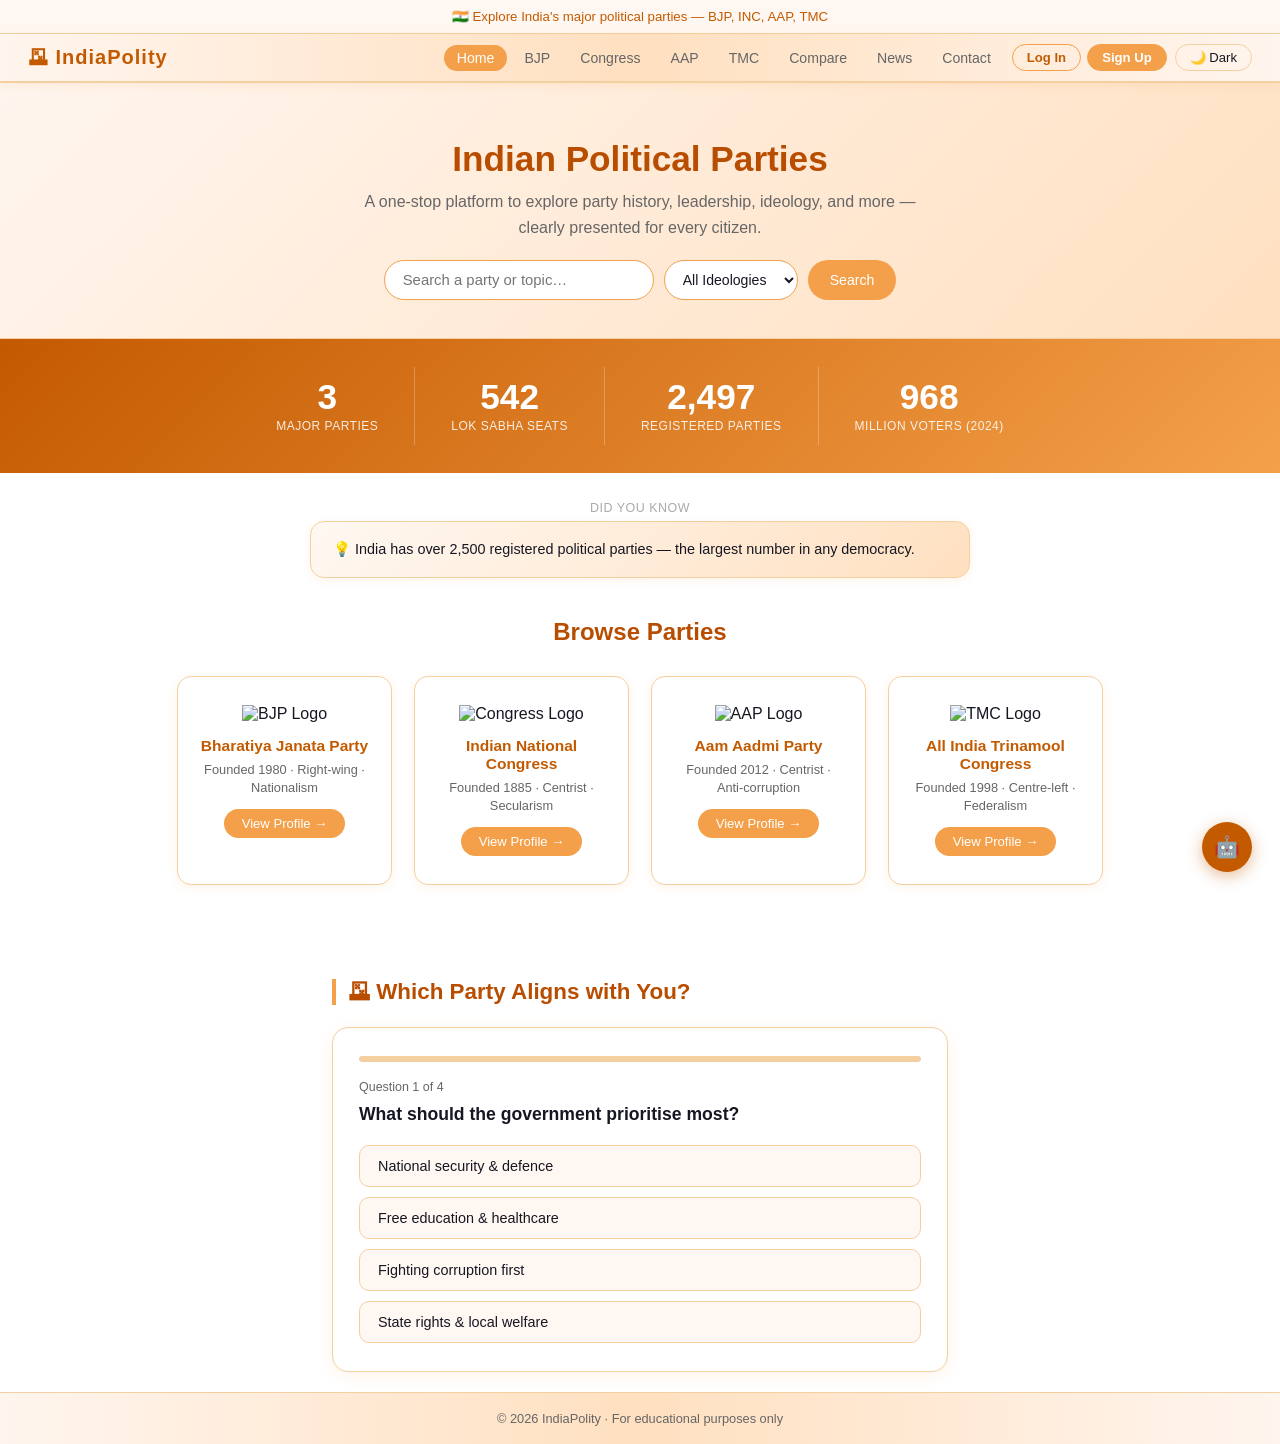
==== index.html @ f407c097 "first commit" ====
<!DOCTYPE html>
<html lang="en">
<head>
  <meta charset="UTF-8" />
  <meta name="viewport" content="width=device-width, initial-scale=1.0"/>
  <title>IndiaPolity — Indian Political Parties</title>
  <link rel="stylesheet" href="style.css" />
</head>
<body>

  <div class="welcome-strip">
    🇮🇳 Explore India's major political parties — BJP, INC, AAP, TMC
  </div>

  <nav>
    <a class="nav-logo" href="index.html">🗳 IndiaPolity</a>
    <div class="nav-right">
      <button id="menuToggle">☰ Menu</button>
      <ul class="nav-links" id="navList">
        <li><a href="index.html">Home</a></li>
        <li><a href="bjp.html">BJP</a></li>
        <li><a href="congress.html">Congress</a></li>
        <li><a href="aap.html">AAP</a></li>
        <li><a href="tmc.html">TMC</a></li>
        <li><a href="compare.html">Compare</a></li>
        <li><a href="news.html">News</a></li>
        <li><a href="contact.html">Contact</a></li>
      </ul>
      <div class="nav-auth-btns" id="navAuthBtns"></div>
      <button id="darkToggle">🌙 Dark</button>
    </div>
  </nav>

  <div class="hero">
    <h1>Indian Political Parties</h1>
    <p>A one-stop platform to explore party history, leadership, ideology, and more — clearly presented for every citizen.</p>
    <div class="search-box">
      <input type="text" id="searchInput" placeholder="Search a party or topic…" />
      <select id="filterSelect">
        <option value="all">All Ideologies</option>
        <option value="right">Right Wing</option>
        <option value="centrist">Centrist</option>
        <option value="regional">Regional</option>
      </select>
      <button id="searchBtn">Search</button>
    </div>
  </div>

  <!-- Stats Strip -->
  <div class="stats-strip">
    <div class="stat-box">
      <span class="stat-count" data-target="4">0</span>
      <span class="stat-label">Major Parties</span>
    </div>
    <div class="stat-box">
      <span class="stat-count" data-target="543">0</span>
      <span class="stat-label">Lok Sabha Seats</span>
    </div>
    <div class="stat-box">
      <span class="stat-count" data-target="2500">0</span>
      <span class="stat-label">Registered Parties</span>
    </div>
    <div class="stat-box">
      <span class="stat-count" data-target="969">0</span>
      <span class="stat-label">Million Voters (2024)</span>
    </div>
  </div>

  <!-- Did You Know -->
  <div style="max-width:700px;margin:28px auto 0;padding:0 20px;">
    <p style="font-size:0.78rem;color:#aaa;margin-bottom:6px;text-align:center;letter-spacing:0.5px;">DID YOU KNOW</p>
    <div id="didYouKnow"></div>
  </div>

  <h2 class="section-title">Browse Parties</h2>

  <div class="cards-grid">
    <a class="party-card" href="bjp.html">
      <img src="images/img1.jpg" alt="BJP Logo" />
      <h3>Bharatiya Janata Party</h3>
      <p>Founded 1980 · Right-wing · Nationalism</p>
      <span class="btn-visit">View Profile →</span>
    </a>
    <a class="party-card" href="congress.html">
      <img src="images/img2.jpg" alt="Congress Logo" />
      <h3>Indian National Congress</h3>
      <p>Founded 1885 · Centrist · Secularism</p>
      <span class="btn-visit">View Profile →</span>
    </a>
    <a class="party-card" href="aap.html">
      <img src="images/img3.jpg" alt="AAP Logo" />
      <h3>Aam Aadmi Party</h3>
      <p>Founded 2012 · Centrist · Anti-corruption</p>
      <span class="btn-visit">View Profile →</span>
    </a>
    <a class="party-card" href="tmc.html">
      <img src="images/img4.jpg" alt="TMC Logo" />
      <h3>All India Trinamool Congress</h3>
      <p>Founded 1998 · Centre-left · Federalism</p>
      <span class="btn-visit">View Profile →</span>
    </a>
    <div id="noResult">No parties matched your search. Try a different keyword or filter.</div>
  </div>

  <!-- Party Quiz -->
  <div class="quiz-section">
    <h2>🗳 Which Party Aligns with You?</h2>
    <div id="quizContainer"></div>
  </div>

  <!-- Chatbot -->
  <button id="chatToggle" title="Ask about Indian Politics">🤖</button>
  <div id="chatBox">
    <div class="chat-header">🇮🇳 IndiaPolity Assistant</div>
    <div id="chatMessages"></div>
    <div class="chat-footer">
      <input id="chatInput" type="text" placeholder="Ask about parties…" />
      <button id="chatSend">Send</button>
    </div>
  </div>

  <button id="topBtn">↑</button>

  <footer>
    <p>© <span id="footerYear"></span> IndiaPolity · For educational purposes only</p>
  </footer>

  <script src="script.js"></script>
</body>
</html>
---- style.css ----
/* ================================================================
   IndiaPolity — style.css  (Enhanced)
   ================================================================ */

:root {
  --orange:    #f4a04a;
  --orange-dk: #c45a00;
  --orange-xd: #b84d00;
  --cream:     #fff5ee;
  --peach:     #ffe0c0;
  --light:     #fff8f2;
  --border:    #f4d0a0;
  --text:      #161723;
  --muted:     #666;
  --bg:        #fff;
  --nav-bg:    linear-gradient(to right,#fff5ee,#ffe0c0,#fff5ee);
  --card-bg:   #fff;
  --shadow:    rgba(244,160,74,0.13);
}

body.dark {
  --cream:   #1a1612;
  --peach:   #241c12;
  --light:   #1f1a14;
  --border:  #3a2e1e;
  --text:    #f0e8dd;
  --muted:   #aaa;
  --bg:      #141210;
  --card-bg: #1e1914;
  --shadow:  rgba(0,0,0,0.4);
  --nav-bg:  linear-gradient(to right,#1a1612,#241c12,#1a1612);
}

* { margin:0; padding:0; box-sizing:border-box; }

body {
  font-family: 'Segoe UI', Tahoma, sans-serif;
  background: var(--bg);
  color: var(--text);
  transition: background 0.3s, color 0.3s;
}

/* ── NAV ── */
nav {
  background: var(--nav-bg);
  border-bottom: 2px solid var(--border);
  padding: 10px 28px;
  display: flex;
  align-items: center;
  justify-content: space-between;
  flex-wrap: wrap;
  gap: 8px;
  position: sticky;
  top: 0;
  z-index: 200;
  box-shadow: 0 2px 10px var(--shadow);
}

.nav-logo {
  font-size: 1.25rem;
  font-weight: 800;
  color: var(--orange-dk);
  text-decoration: none;
  letter-spacing: 1px;
}

.nav-right {
  display: flex;
  align-items: center;
  gap: 8px;
  flex-wrap: wrap;
}

.nav-links {
  display: flex;
  flex-wrap: wrap;
  gap: 4px;
  list-style: none;
}

.nav-links a {
  text-decoration: none;
  color: var(--muted);
  padding: 5px 13px;
  border-radius: 20px;
  font-size: 0.88rem;
  transition: background 0.2s, color 0.2s;
}

.nav-links a:hover,
.nav-links a.active {
  background: var(--orange);
  color: #fff;
}

#menuToggle {
  display: none;
  background: var(--orange);
  border: none;
  color: #fff;
  padding: 6px 14px;
  border-radius: 20px;
  cursor: pointer;
  font-size: 0.85rem;
  font-weight: 600;
}

#darkToggle {
  background: transparent;
  border: 1.5px solid var(--border);
  color: var(--text);
  padding: 5px 14px;
  border-radius: 20px;
  cursor: pointer;
  font-size: 0.82rem;
  transition: all 0.2s;
  white-space: nowrap;
}
#darkToggle:hover { background: var(--orange); color:#fff; border-color: var(--orange); }

/* ── WELCOME STRIP ── */
.welcome-strip {
  background: var(--light);
  text-align: center;
  padding: 9px;
  font-size: 0.83rem;
  color: var(--orange-dk);
  border-bottom: 1px solid var(--border);
  animation: slideDown 0.5s ease;
}

/* ── HERO ── */
.hero {
  background: linear-gradient(135deg, var(--cream), var(--peach));
  text-align: center;
  padding: 56px 20px 38px;
  border-bottom: 1px solid var(--border);
}

.hero h1 { font-size: 2.2rem; color: var(--orange-xd); margin-bottom: 10px; }
.hero p { font-size: 1rem; color: var(--muted); max-width: 580px; margin: 0 auto 20px; line-height: 1.6; }

/* ── SEARCH BOX ── */
.search-box { display:flex; justify-content:center; gap:10px; flex-wrap:wrap; margin-top:16px; }
.search-box input {
  padding: 10px 18px; width: 270px;
  border: 1.5px solid var(--orange); border-radius: 25px;
  font-size: 0.93rem; outline: none;
  background: var(--card-bg); color: var(--text);
  transition: border 0.2s, box-shadow 0.2s;
}
.search-box input:focus { box-shadow: 0 0 0 3px rgba(244,160,74,0.2); }
.search-box select {
  padding: 10px 14px; border: 1.5px solid var(--orange); border-radius: 25px;
  font-size: 0.88rem; background: var(--card-bg); color: var(--text);
  outline: none; cursor: pointer;
}
.search-box button {
  padding: 10px 22px; background: var(--orange); color: #fff;
  border: none; border-radius: 25px; font-size: 0.88rem;
  cursor: pointer; transition: background 0.2s, transform 0.15s;
}
.search-box button:hover { background: var(--orange-dk); transform: translateY(-1px); }

/* No result msg */
#noResult {
  display: none; text-align: center; padding: 30px; color: var(--muted);
  font-size: 0.93rem; grid-column: 1/-1;
}

/* ── DID YOU KNOW BOX ── */
.did-you-know-wrap {
  max-width: 700px; margin: 0 auto 10px; padding: 0 20px;
}
#didYouKnow {
  background: linear-gradient(135deg, var(--light), var(--peach));
  border: 1.5px solid var(--border); border-radius: 14px;
  padding: 16px 22px; font-size: 0.9rem; color: var(--text);
  line-height: 1.6; min-height: 56px;
  box-shadow: 0 2px 8px var(--shadow);
}

/* ── PARTY CARDS ── */
.section-title { text-align:center; margin:40px 0 20px; font-size:1.5rem; color: var(--orange-xd); }

.cards-grid {
  display: flex; flex-wrap: wrap; gap: 22px;
  justify-content: center; padding: 10px 30px 50px;
}

.party-card {
  background: var(--card-bg); border: 1.5px solid var(--border);
  border-radius: 14px; padding: 28px 22px; width: 215px;
  text-align: center; text-decoration: none; color: var(--text);
  transition: transform 0.2s, box-shadow 0.2s;
  box-shadow: 0 2px 10px var(--shadow);
}
.party-card:hover { transform: translateY(-6px); box-shadow: 0 10px 26px var(--shadow); }
.party-card img { width:78px; height:78px; object-fit:contain; margin-bottom:14px; }
.party-card h3 { font-size:0.97rem; color: var(--orange-dk); margin-bottom:6px; }
.party-card p { font-size:0.8rem; color: var(--muted); line-height:1.4; }

.btn-visit {
  display:inline-block; margin-top:12px; padding:7px 18px;
  background: var(--orange); color:#fff; border-radius:20px;
  font-size:0.82rem; text-decoration:none; transition: background 0.2s;
}
.btn-visit:hover { background: var(--orange-dk); }

.btn-outline {
  display:inline-block; margin-top:0; padding:8px 18px;
  background: transparent; color: var(--orange-dk);
  border: 1.5px solid var(--orange); border-radius:20px;
  font-size:0.82rem; text-decoration:none; cursor:pointer;
  transition: all 0.2s;
}
.btn-outline:hover { background: var(--orange); color:#fff; }

/* ── PARTY PAGE HEADER ── */
.party-header {
  background: linear-gradient(135deg, var(--cream), var(--peach));
  padding: 38px 28px; display:flex; align-items:center;
  gap:28px; flex-wrap:wrap; border-bottom: 2px solid var(--border);
}
.party-header img {
  width:108px; height:108px; object-fit:contain;
  border: 2px solid var(--orange); border-radius:12px;
  background: var(--card-bg); padding: 8px;
}
.party-header-info h1 { font-size:1.75rem; color: var(--orange-xd); }
.party-header-info p { font-size:0.9rem; color: var(--muted); margin-top:5px; line-height:1.6; max-width:580px; }
.tag {
  display:inline-block; background: var(--orange); color:#fff;
  padding:3px 12px; border-radius:12px; font-size:0.76rem;
  margin-top:8px; margin-right:5px;
}

/* ── INFO SECTIONS ── */
.info-section { max-width:900px; margin:34px auto; padding:0 22px; }
.info-section h2 {
  font-size:1.15rem; color: var(--orange-dk);
  border-left: 4px solid var(--orange); padding-left:12px; margin-bottom:14px;
}
.info-section p, .info-section li { font-size:0.92rem; color: var(--muted); line-height:1.7; }
.info-section ul { padding-left:20px; }

/* ── PROGRESS BARS ── */
.progress-section { margin: 6px 0 18px; }
.progress-item { margin-bottom:10px; }
.progress-label { display:flex; justify-content:space-between; font-size:0.82rem; color: var(--muted); margin-bottom:4px; }
.progress-track { background: var(--border); border-radius:20px; height:10px; overflow:hidden; }
.progress-bar {
  height:10px; border-radius:20px; background: var(--orange);
  width:0%; transition: width 1s ease;
}

/* ── LEADERS GRID ── */
.leaders-grid { display:flex; gap:18px; flex-wrap:wrap; margin-top:10px; }
.leader-card {
  background: var(--light); border: 1.5px solid var(--border);
  border-radius:12px; padding:18px; text-align:center; width:165px;
  box-shadow: 0 2px 8px var(--shadow);
  transition: transform 0.2s, box-shadow 0.2s;
}
.leader-card:hover { transform:translateY(-4px); box-shadow: 0 8px 18px var(--shadow); }
.leader-card img {
  width:88px; height:88px; border-radius:50%; object-fit:cover;
  border: 2.5px solid var(--orange); margin-bottom:10px;
}
.leader-card h4 { font-size:0.87rem; color: var(--text); margin-bottom:4px; }
.leader-card span { font-size:0.74rem; color: var(--muted); }

/* ── TIMELINE ── */
.timeline { max-width:780px; margin:16px auto 0; padding:0 22px; position:relative; }
.timeline::before {
  content:""; position:absolute; left:50%; top:0; bottom:0;
  width:2px; background: var(--border); transform:translateX(-50%);
}
.timeline-item {
  display:flex; gap:20px; margin-bottom:28px; position:relative;
  align-items:flex-start;
}
.timeline-item:nth-child(even) { flex-direction:row-reverse; }
.timeline-dot {
  width:14px; height:14px; border-radius:50%; background: var(--orange);
  flex-shrink:0; margin-top:5px; box-shadow: 0 0 0 3px var(--border);
  position:relative; z-index:1;
  align-self:center;
}
.timeline-content {
  background: var(--card-bg); border:1.5px solid var(--border);
  border-radius:12px; padding:14px 18px; flex:1; font-size:0.88rem;
  color: var(--text); line-height:1.6;
  box-shadow: 0 2px 8px var(--shadow);
}
.timeline-content strong { color: var(--orange-dk); display:block; margin-bottom:4px; font-size:0.93rem; }

/* ── COMPARE TABLE ── */
.compare-wrapper { max-width:960px; margin:34px auto; padding:0 18px; }
.compare-wrapper h2 { font-size:1.35rem; color: var(--orange-xd); text-align:center; margin-bottom:22px; }

.compare-table { width:100%; border-collapse:collapse; font-size:0.88rem; }
.compare-table th {
  background: var(--orange); color:#fff; padding:11px 13px; text-align:left;
  position:sticky; top:54px;
}
.compare-table td {
  padding:10px 13px; border-bottom:1px solid var(--border);
  color: var(--text); vertical-align:top;
}
.compare-table tr:nth-child(even) td { background: var(--light); }
.compare-table tbody tr { cursor:pointer; transition: background 0.15s; }
.compare-table tbody tr:hover td { background: var(--peach); }
.highlighted td { background: #ffe8d0 !important; font-weight:600; }
body.dark .highlighted td { background: #3a2800 !important; }

/* Charts */
.charts-grid {
  display:flex; flex-wrap:wrap; gap:30px;
  justify-content:center; margin:36px 20px;
}
.chart-box {
  background: var(--card-bg); border:1.5px solid var(--border);
  border-radius:16px; padding:22px 24px;
  box-shadow: 0 2px 10px var(--shadow); flex:1; min-width:280px; max-width:420px;
}
.chart-box h3 { font-size:1rem; color: var(--orange-dk); margin-bottom:16px; text-align:center; }

/* ── NEWS PAGE ── */
.news-grid {
  display:flex; flex-wrap:wrap; gap:18px;
  justify-content:center; padding:20px 28px 50px;
}
.news-card {
  background: var(--card-bg); border:1.5px solid var(--border);
  border-radius:12px; padding:18px; width:275px;
  box-shadow: 0 2px 8px var(--shadow); transition:transform 0.2s;
}
.news-card:hover { transform:translateY(-4px); }
.news-card .party-tag {
  font-size:0.73rem; background: var(--orange); color:#fff;
  padding:3px 10px; border-radius:10px; display:inline-block; margin-bottom:8px;
}
.news-card h4 { font-size:0.93rem; color: var(--text); margin-bottom:6px; line-height:1.4; }
.news-card p { font-size:0.8rem; color: var(--muted); line-height:1.5; }
.news-card .date { font-size:0.73rem; color:#aaa; margin-top:8px; }

#newsCount { text-align:center; color: var(--muted); font-size:0.82rem; margin:-8px 0 14px; }

/* ── CONTACT PAGE ── */
.contact-wrapper { max-width:680px; margin:38px auto; padding:0 22px 56px; }
.contact-wrapper h2 { font-size:1.35rem; color: var(--orange-xd); margin-bottom:8px; }
.contact-wrapper p { font-size:0.88rem; color: var(--muted); margin-bottom:20px; }

.contact-form label { display:block; font-size:0.86rem; color: var(--muted); margin-bottom:4px; margin-top:14px; }
.contact-form input,
.contact-form textarea,
.contact-form select {
  width:100%; padding:10px 14px;
  border: 1.5px solid var(--border); border-radius:8px;
  font-size:0.88rem; font-family:inherit;
  background: var(--card-bg); color: var(--text);
  outline:none; transition:border 0.2s, box-shadow 0.2s;
}
.contact-form input:focus,
.contact-form textarea:focus,
.contact-form select:focus {
  border-color: var(--orange);
  box-shadow: 0 0 0 3px rgba(244,160,74,0.18);
}
.contact-form textarea { resize:vertical; height:115px; }
.contact-form button {
  margin-top:20px; padding:11px 28px;
  background: var(--orange); color:#fff; border:none;
  border-radius:25px; font-size:0.93rem; cursor:pointer;
  transition: background 0.2s, transform 0.15s;
}
.contact-form button:hover { background: var(--orange-dk); transform:translateY(-1px); }
.contact-form button:disabled { opacity:0.6; cursor:not-allowed; transform:none; }

/* ── QUIZ ── */
.quiz-section {
  max-width:660px; margin:44px auto 20px; padding:0 22px;
}
.quiz-section > h2 {
  font-size:1.4rem; color: var(--orange-xd);
  border-left:4px solid var(--orange); padding-left:12px; margin-bottom:22px;
}
#quizContainer {
  background: var(--card-bg); border:1.5px solid var(--border);
  border-radius:16px; padding:28px 26px;
  box-shadow: 0 4px 16px var(--shadow);
}
.quiz-progress-wrap {
  height:6px; background: var(--border); border-radius:10px;
  margin-bottom:18px; overflow:hidden;
}
.quiz-bar { height:100%; background: var(--orange); border-radius:10px; transition:width 0.4s ease; }
.quiz-step { font-size:0.78rem; color: var(--muted); margin-bottom:8px; }
.quiz-q { font-size:1.1rem; color: var(--text); margin-bottom:18px; line-height:1.4; }
.quiz-options { display:flex; flex-direction:column; gap:10px; }
.quiz-opt {
  padding:12px 18px; background: var(--light);
  border: 1.5px solid var(--border); border-radius:10px;
  font-size:0.9rem; color: var(--text); cursor:pointer; text-align:left;
  transition: all 0.2s;
}
.quiz-opt:hover { background: var(--peach); border-color: var(--orange); transform:translateX(4px); }

.quiz-result { text-align:center; }
.quiz-result-badge {
  display:inline-block; color:#fff; padding:8px 26px;
  border-radius:30px; font-size:1.3rem; font-weight:800;
  margin-bottom:14px; letter-spacing:1px;
}
.quiz-result h3 { font-size:1.1rem; color: var(--text); margin-bottom:8px; }
.quiz-result p { font-size:0.9rem; color: var(--muted); margin-bottom:20px; line-height:1.6; }

.quiz-scores { margin:0 0 16px; text-align:left; }
.quiz-score-row {
  display:flex; align-items:center; gap:10px; margin-bottom:8px; font-size:0.85rem;
}
.quiz-score-label { width:70px; color: var(--text); font-weight:600; }
.quiz-score-bar { flex:1; height:9px; background: var(--border); border-radius:10px; overflow:hidden; }
.quiz-score-fill { height:100%; border-radius:10px; transition:width 0.8s ease; }
.quiz-score-pct { width:36px; text-align:right; color: var(--muted); font-size:0.8rem; }

.quiz-result-btns { display:flex; gap:12px; flex-wrap:wrap; justify-content:center; margin-top:18px; }

/* ── CHATBOT ── */
#chatToggle {
  position:fixed; bottom:28px; right:28px; z-index:1000;
  width:50px; height:50px; border-radius:50%;
  background: var(--orange-dk); color:#fff; border:none;
  font-size:1.3rem; cursor:pointer;
  box-shadow: 0 4px 16px rgba(196,90,0,0.4);
  transition: transform 0.2s, background 0.2s;
  display:flex; align-items:center; justify-content:center;
}
#chatToggle:hover { transform:scale(1.1); background: var(--orange); }

#topBtn {
  position:fixed; bottom:28px; right:88px; z-index:999;
  width:42px; height:42px; border-radius:50%;
  background: var(--orange); color:#fff; border:none;
  font-size:1.1rem; cursor:pointer;
  box-shadow: 0 4px 12px var(--shadow);
  transition:background 0.2s, transform 0.2s;
  display:none; align-items:center; justify-content:center;
}
#topBtn:hover { background: var(--orange-dk); transform:translateY(-2px); }

#chatBox {
  position:fixed; bottom:90px; right:22px; z-index:999;
  width:320px; height:420px; background: var(--card-bg);
  border: 1.5px solid var(--border); border-radius:16px;
  box-shadow: 0 8px 32px rgba(0,0,0,0.18);
  display:none; flex-direction:column; overflow:hidden;
}
.chat-header {
  background: linear-gradient(135deg, var(--orange-dk), var(--orange));
  color:#fff; padding:12px 16px; font-size:0.9rem; font-weight:700;
}
#chatMessages {
  flex:1; overflow-y:auto; padding:12px; display:flex;
  flex-direction:column; gap:8px;
  scrollbar-width:thin; scrollbar-color: var(--border) transparent;
}
.chat-msg {
  max-width:85%; padding:9px 13px; border-radius:12px;
  font-size:0.84rem; line-height:1.5; animation:fadeInUp 0.25s ease;
}
.chat-user {
  background: var(--orange); color:#fff;
  align-self:flex-end; border-bottom-right-radius:3px;
}
.chat-bot {
  background: var(--light); color: var(--text); border:1px solid var(--border);
  align-self:flex-start; border-bottom-left-radius:3px;
}
.chat-footer {
  display:flex; border-top:1px solid var(--border); padding:8px;
  gap:6px; background: var(--card-bg);
}
#chatInput {
  flex:1; padding:8px 12px; border:1.5px solid var(--border);
  border-radius:20px; font-size:0.84rem; outline:none;
  background: var(--bg); color: var(--text);
  transition:border 0.2s;
}
#chatInput:focus { border-color: var(--orange); }
#chatSend {
  padding:8px 14px; background: var(--orange); color:#fff;
  border:none; border-radius:20px; cursor:pointer; font-size:0.84rem;
  transition:background 0.2s;
}
#chatSend:hover { background: var(--orange-dk); }

/* ── SCROLL REVEAL ── */
.reveal-on-scroll {
  opacity:0; transform:translateY(22px);
  transition:opacity 0.55s ease, transform 0.55s ease;
}
.reveal-on-scroll.revealed { opacity:1; transform:translateY(0); }

/* ── FOOTER ── */
footer {
  background: var(--nav-bg);
  border-top: 1.5px solid var(--border);
  text-align:center; padding:18px;
  font-size:0.8rem; color: var(--muted);
}

/* ── ANIMATIONS ── */
@keyframes slideDown { from { transform:translateY(-10px); opacity:0; } to { transform:translateY(0); opacity:1; } }
@keyframes fadeInUp  { from { transform:translateY(8px); opacity:0; } to { transform:translateY(0); opacity:1; } }

/* ── RESPONSIVE ── */
@media (max-width:640px) {
  #menuToggle { display:block; }
  .nav-links {
    display:none; width:100%; flex-direction:column;
    background: var(--card-bg); padding:10px 0;
    border-top:1px solid var(--border);
  }
  .nav-links.nav-open { display:flex; }
  .nav-links a { padding:10px 18px; border-radius:0; border-bottom:1px solid var(--border); }

  .hero h1 { font-size:1.5rem; }
  .party-header { flex-direction:column; }
  .timeline::before { left:14px; }
  .timeline-item, .timeline-item:nth-child(even) { flex-direction:row; }
  .charts-grid { flex-direction:column; }
  #chatBox { width:calc(100vw - 20px); right:10px; }
  .cards-grid { padding:10px 14px 36px; }
  .leader-card { width:140px; }
  .compare-table { font-size:0.75rem; }
}

/* ══════════════════════════════════════════════════════════════
   ADDITIONAL STYLES — Part 2
   ══════════════════════════════════════════════════════════════ */

/* ── STATS COUNTER SECTION ── */
.stats-strip {
  display: flex;
  flex-wrap: wrap;
  justify-content: center;
  gap: 0;
  background: linear-gradient(135deg, var(--orange-dk), var(--orange));
  padding: 28px 10px;
  margin: 0;
}
.stat-box {
  text-align: center;
  padding: 12px 36px;
  border-right: 1px solid rgba(255,255,255,0.25);
  color: #fff;
}
.stat-box:last-child { border-right: none; }
.stat-count {
  display: block;
  font-size: 2.2rem;
  font-weight: 800;
  line-height: 1;
  color: #fff;
}
.stat-label {
  display: block;
  font-size: 0.75rem;
  opacity: 0.88;
  margin-top: 5px;
  letter-spacing: 0.5px;
  text-transform: uppercase;
}

/* ── KEYBOARD SHORTCUT KBD ── */
kbd {
  background: var(--border);
  border: 1px solid rgba(0,0,0,0.12);
  border-radius: 5px;
  padding: 2px 7px;
  font-family: monospace;
  font-size: 0.82rem;
  color: var(--text);
}

/* ── FLOATING SECTION INDICATOR ── */
#sectionIndicator {
  white-space: nowrap;
  overflow: hidden;
  text-overflow: ellipsis;
}

/* ── TOAST ── */
#toastContainer { pointer-events: none; }

/* ── SEARCH HIGHLIGHT ── */
.search-highlight {
  background: #ffe082;
  border-radius: 3px;
  padding: 0 2px;
}
body.dark .search-highlight { background: #7b5c00; color: #fff; }

/* ── PARTY COLOR ROW HOVER ── */
body.dark .compare-table tbody tr:hover td { background: var(--peach) !important; }

/* ── CHAR COUNTER ── */
#charCount { font-size: 0.76rem; text-align: right; margin-top: 4px; }

/* ── READING TIME BADGE ── */
#readingTime {
  display: inline-block;
  background: var(--light);
  border: 1px solid var(--border);
  padding: 3px 11px;
  border-radius: 12px;
  font-size: 0.75rem;
  color: var(--muted);
  vertical-align: middle;
}

/* ── VISIT COUNT ── */
#visitCount {
  font-size: 0.74rem;
  color: #aaa;
  text-align: center;
  padding: 4px 0 8px;
}

/* ── KEYBOARD HELP OVERLAY ── */
#kbHelp table td { vertical-align: middle; }

/* ── RESPONSIVE STATS ── */
@media (max-width: 640px) {
  .stat-box { padding: 12px 20px; border-right: none; border-bottom: 1px solid rgba(255,255,255,0.2); }
  .stat-box:last-child { border-bottom: none; }
  .stat-count { font-size: 1.8rem; }
}

/* ══════════════════════════════════════════════════════
   NEWS PAGE — ENHANCED
   ══════════════════════════════════════════════════════ */

.news-hero-strip {
  display: flex;
  flex-wrap: wrap;
  justify-content: center;
  gap: 16px;
  padding: 18px 24px 0;
  max-width: 980px;
  margin: 0 auto;
}
.news-category-btn {
  padding: 7px 18px;
  border: 1.5px solid var(--border);
  border-radius: 20px;
  background: var(--card-bg);
  color: var(--text);
  font-size: 0.84rem;
  cursor: pointer;
  transition: all 0.2s;
}
.news-category-btn:hover,
.news-category-btn.active-cat {
  background: var(--orange);
  color: #fff;
  border-color: var(--orange);
}
.news-search-wrap {
  display: flex;
  justify-content: center;
  gap: 10px;
  padding: 14px 20px 0;
  flex-wrap: wrap;
}
.news-search-wrap input {
  padding: 9px 18px;
  width: 280px;
  border: 1.5px solid var(--border);
  border-radius: 25px;
  font-size: 0.9rem;
  background: var(--card-bg);
  color: var(--text);
  outline: none;
  transition: border 0.2s, box-shadow 0.2s;
}
.news-search-wrap input:focus {
  border-color: var(--orange);
  box-shadow: 0 0 0 3px rgba(244,160,74,0.15);
}
.news-card {
  position: relative;
  overflow: hidden;
}
.news-card::before {
  content: "";
  position: absolute;
  top: 0; left: 0; right: 0;
  height: 3px;
  background: var(--orange);
  transform: scaleX(0);
  transform-origin: left;
  transition: transform 0.3s ease;
}
.news-card:hover::before { transform: scaleX(1); }

.news-card .read-more {
  display: inline-block;
  margin-top: 10px;
  font-size: 0.78rem;
  color: var(--orange-dk);
  font-weight: 600;
  cursor: pointer;
  text-decoration: none;
}
.news-card .read-more:hover { text-decoration: underline; }

.news-tag-bjp     { background: #e65100 !important; }
.news-tag-congress{ background: #1565c0 !important; }
.news-tag-aap     { background: #2e7d32 !important; }
.news-tag-tmc     { background: #6a1b9a !important; }

.breaking-badge {
  display: inline-block;
  background: #e53935;
  color: #fff;
  font-size: 0.65rem;
  padding: 2px 7px;
  border-radius: 6px;
  font-weight: 700;
  letter-spacing: 0.5px;
  margin-left: 6px;
  vertical-align: middle;
  animation: pulse 1.5s infinite;
}
@keyframes pulse {
  0%, 100% { opacity: 1; }
  50% { opacity: 0.5; }
}

.news-stats-bar {
  display: flex;
  justify-content: center;
  gap: 30px;
  flex-wrap: wrap;
  padding: 14px 20px;
  background: var(--light);
  border-bottom: 1px solid var(--border);
  font-size: 0.82rem;
  color: var(--muted);
}
.news-stats-bar span { font-weight: 700; color: var(--orange-dk); }

/* ══════════════════════════════════════════════════════
   CONTACT PAGE — ENHANCED
   ══════════════════════════════════════════════════════ */

.contact-grid {
  display: flex;
  flex-wrap: wrap;
  gap: 30px;
  max-width: 960px;
  margin: 36px auto;
  padding: 0 22px 60px;
}
.contact-form-box {
  flex: 1;
  min-width: 280px;
}
.contact-info-box {
  width: 260px;
  flex-shrink: 0;
}
.contact-info-card {
  background: var(--light);
  border: 1.5px solid var(--border);
  border-radius: 14px;
  padding: 20px 22px;
  margin-bottom: 16px;
  box-shadow: 0 2px 8px var(--shadow);
}
.contact-info-card h3 {
  font-size: 0.95rem;
  color: var(--orange-dk);
  margin-bottom: 12px;
  border-left: 3px solid var(--orange);
  padding-left: 9px;
}
.contact-info-card p,
.contact-info-card li {
  font-size: 0.85rem;
  color: var(--muted);
  line-height: 1.7;
}
.contact-info-card ul { padding-left: 16px; }

.faq-item {
  border: 1.5px solid var(--border);
  border-radius: 10px;
  margin-bottom: 10px;
  overflow: hidden;
}
.faq-question {
  padding: 13px 16px;
  font-size: 0.9rem;
  font-weight: 600;
  color: var(--text);
  cursor: pointer;
  display: flex;
  justify-content: space-between;
  align-items: center;
  background: var(--card-bg);
  transition: background 0.2s;
}
.faq-question:hover { background: var(--light); }
.faq-arrow {
  font-size: 0.8rem;
  transition: transform 0.3s;
  color: var(--orange);
}
.faq-answer {
  max-height: 0;
  overflow: hidden;
  transition: max-height 0.35s ease, padding 0.2s;
  font-size: 0.87rem;
  color: var(--muted);
  line-height: 1.7;
  background: var(--light);
  padding: 0 16px;
}
.faq-answer.open {
  max-height: 200px;
  padding: 12px 16px;
}
.faq-arrow.rotated { transform: rotate(180deg); }

.feedback-stars {
  display: flex;
  gap: 6px;
  margin: 10px 0 18px;
}
.star-btn {
  font-size: 1.6rem;
  cursor: pointer;
  background: none;
  border: none;
  color: #ddd;
  transition: color 0.15s, transform 0.15s;
  padding: 0;
}
.star-btn:hover,
.star-btn.lit { color: #f4a04a; }
.star-btn:hover { transform: scale(1.2); }

.input-with-icon {
  position: relative;
}
.input-icon {
  position: absolute;
  left: 12px;
  top: 50%;
  transform: translateY(-50%);
  font-size: 0.9rem;
  pointer-events: none;
}
.input-with-icon input {
  padding-left: 36px !important;
}

@media (max-width: 640px) {
  .contact-grid { flex-direction: column; }
  .contact-info-box { width: 100%; }
  .news-search-wrap input { width: 100%; }
}

/* ══════════════════════════════════════════════════════
   AUTH PAGES — LOGIN & SIGNUP
   ══════════════════════════════════════════════════════ */

.auth-page-body {
  min-height: 100vh;
  display: flex;
  flex-direction: column;
  background: linear-gradient(135deg, var(--cream) 0%, var(--peach) 50%, var(--cream) 100%);
}

.auth-wrapper {
  flex: 1;
  display: flex;
  align-items: center;
  justify-content: center;
  padding: 40px 20px;
}

.auth-card {
  background: var(--card-bg);
  border: 1.5px solid var(--border);
  border-radius: 20px;
  padding: 40px 38px;
  width: 100%;
  max-width: 420px;
  box-shadow: 0 8px 32px var(--shadow);
  animation: authSlideUp 0.4s ease;
}

@keyframes authSlideUp {
  from { opacity: 0; transform: translateY(24px); }
  to   { opacity: 1; transform: translateY(0); }
}

.auth-logo {
  text-align: center;
  margin-bottom: 8px;
  font-size: 2rem;
}

.auth-card h2 {
  text-align: center;
  font-size: 1.55rem;
  color: var(--orange-xd);
  margin-bottom: 4px;
}

.auth-card .auth-subtitle {
  text-align: center;
  font-size: 0.85rem;
  color: var(--muted);
  margin-bottom: 26px;
}

.auth-form label {
  display: block;
  font-size: 0.85rem;
  color: var(--muted);
  margin-bottom: 5px;
  margin-top: 16px;
}

.auth-form .input-group {
  position: relative;
}

.auth-form .input-group .field-icon {
  position: absolute;
  left: 13px;
  top: 50%;
  transform: translateY(-50%);
  font-size: 0.95rem;
  pointer-events: none;
}

.auth-form .input-group .eye-toggle {
  position: absolute;
  right: 13px;
  top: 50%;
  transform: translateY(-50%);
  background: none;
  border: none;
  cursor: pointer;
  font-size: 0.9rem;
  color: var(--muted);
  padding: 0;
  line-height: 1;
}

.auth-form input[type="text"],
.auth-form input[type="email"],
.auth-form input[type="password"],
.auth-form input[type="tel"],
.auth-form select {
  width: 100%;
  padding: 11px 14px 11px 38px;
  border: 1.5px solid var(--border);
  border-radius: 10px;
  font-size: 0.9rem;
  font-family: inherit;
  background: var(--bg);
  color: var(--text);
  outline: none;
  transition: border 0.2s, box-shadow 0.2s;
}

.auth-form input:focus,
.auth-form select:focus {
  border-color: var(--orange);
  box-shadow: 0 0 0 3px rgba(244,160,74,0.18);
}

.auth-form input.valid-field   { border-color: #43a047; }
.auth-form input.invalid-field { border-color: #e53935; }

.field-hint {
  font-size: 0.73rem;
  margin-top: 3px;
  min-height: 15px;
  padding-left: 2px;
}
.hint-ok  { color: #43a047; }
.hint-err { color: #e53935; }

.password-strength {
  height: 5px;
  border-radius: 10px;
  background: var(--border);
  margin-top: 6px;
  overflow: hidden;
}
.password-strength-bar {
  height: 100%;
  border-radius: 10px;
  width: 0%;
  transition: width 0.3s, background 0.3s;
}
.strength-label {
  font-size: 0.72rem;
  margin-top: 3px;
  color: var(--muted);
}

.auth-submit-btn {
  width: 100%;
  margin-top: 24px;
  padding: 13px;
  background: linear-gradient(135deg, var(--orange-dk), var(--orange));
  color: #fff;
  border: none;
  border-radius: 12px;
  font-size: 0.97rem;
  font-weight: 700;
  cursor: pointer;
  transition: opacity 0.2s, transform 0.15s;
  letter-spacing: 0.3px;
}
.auth-submit-btn:hover  { opacity: 0.9; transform: translateY(-1px); }
.auth-submit-btn:active { transform: translateY(0); }
.auth-submit-btn:disabled { opacity: 0.6; cursor: not-allowed; transform: none; }

.auth-divider {
  display: flex;
  align-items: center;
  gap: 12px;
  margin: 22px 0;
  color: var(--muted);
  font-size: 0.8rem;
}
.auth-divider::before,
.auth-divider::after {
  content: "";
  flex: 1;
  height: 1px;
  background: var(--border);
}

.auth-social-btn {
  width: 100%;
  padding: 11px;
  border: 1.5px solid var(--border);
  border-radius: 10px;
  background: var(--card-bg);
  color: var(--text);
  font-size: 0.88rem;
  cursor: pointer;
  transition: border-color 0.2s, box-shadow 0.2s;
  display: flex;
  align-items: center;
  justify-content: center;
  gap: 10px;
  margin-bottom: 10px;
}
.auth-social-btn:hover {
  border-color: var(--orange);
  box-shadow: 0 2px 8px var(--shadow);
}

.auth-switch {
  text-align: center;
  margin-top: 20px;
  font-size: 0.86rem;
  color: var(--muted);
}
.auth-switch a {
  color: var(--orange-dk);
  font-weight: 600;
  text-decoration: none;
}
.auth-switch a:hover { text-decoration: underline; }

.auth-terms {
  font-size: 0.75rem;
  color: var(--muted);
  text-align: center;
  margin-top: 14px;
  line-height: 1.5;
}
.auth-terms a { color: var(--orange-dk); text-decoration: none; }
.auth-terms a:hover { text-decoration: underline; }

.auth-error-box {
  background: #fdecea;
  border: 1px solid #f44336;
  padding: 10px 14px;
  border-radius: 8px;
  color: #b71c1c;
  font-size: 0.85rem;
  margin-bottom: 14px;
  display: none;
  animation: authSlideUp 0.2s ease;
}

.auth-success-box {
  background: #e8f5e9;
  border: 1px solid #a5d6a7;
  padding: 12px 14px;
  border-radius: 8px;
  color: #1b5e20;
  font-size: 0.88rem;
  margin-bottom: 14px;
  display: none;
  text-align: center;
}

.checkbox-row {
  display: flex;
  align-items: center;
  gap: 9px;
  margin-top: 16px;
  font-size: 0.83rem;
  color: var(--muted);
}
.checkbox-row input[type="checkbox"] {
  width: auto;
  padding: 0;
  accent-color: var(--orange);
}

/* NAV AUTH BUTTONS */
.nav-auth-btns {
  display: flex;
  gap: 6px;
  align-items: center;
}
.btn-login {
  padding: 5px 14px;
  border: 1.5px solid var(--orange);
  border-radius: 20px;
  background: transparent;
  color: var(--orange-dk);
  font-size: 0.82rem;
  font-weight: 600;
  cursor: pointer;
  text-decoration: none;
  transition: all 0.2s;
  white-space: nowrap;
}
.btn-login:hover { background: var(--orange); color: #fff; }

.btn-signup {
  padding: 5px 14px;
  border: 1.5px solid var(--orange);
  border-radius: 20px;
  background: var(--orange);
  color: #fff;
  font-size: 0.82rem;
  font-weight: 600;
  cursor: pointer;
  text-decoration: none;
  transition: all 0.2s;
  white-space: nowrap;
}
.btn-signup:hover { background: var(--orange-dk); border-color: var(--orange-dk); }

.nav-user-pill {
  display: flex;
  align-items: center;
  gap: 7px;
  background: var(--light);
  border: 1.5px solid var(--border);
  border-radius: 20px;
  padding: 4px 12px 4px 6px;
  font-size: 0.82rem;
  color: var(--text);
}
.nav-user-pill .avatar {
  width: 24px; height: 24px;
  border-radius: 50%;
  background: var(--orange);
  color: #fff;
  display: flex; align-items: center; justify-content: center;
  font-size: 0.72rem; font-weight: 700;
}
.btn-logout {
  padding: 4px 11px;
  border: 1.5px solid var(--border);
  border-radius: 20px;
  background: transparent;
  color: var(--muted);
  font-size: 0.78rem;
  cursor: pointer;
  transition: all 0.2s;
  white-space: nowrap;
}
.btn-logout:hover { background: #fdecea; color: #b71c1c; border-color: #f44336; }

/* Avatar ring on party pages */
.profile-welcome {
  background: linear-gradient(135deg, var(--light), var(--peach));
  border: 1.5px solid var(--border);
  border-radius: 12px;
  padding: 14px 20px;
  margin: 16px auto;
  max-width: 900px;
  display: flex;
  align-items: center;
  gap: 14px;
  font-size: 0.88rem;
  color: var(--text);
}
.profile-welcome .big-avatar {
  width: 40px; height: 40px;
  border-radius: 50%;
  background: var(--orange);
  color: #fff;
  display: flex; align-items: center; justify-content: center;
  font-size: 1rem; font-weight: 800;
  flex-shrink: 0;
}

@media (max-width: 640px) {
  .auth-card { padding: 28px 20px; }
  .nav-auth-btns { gap: 4px; }
  .btn-login, .btn-signup { padding: 4px 10px; font-size: 0.76rem; }
}
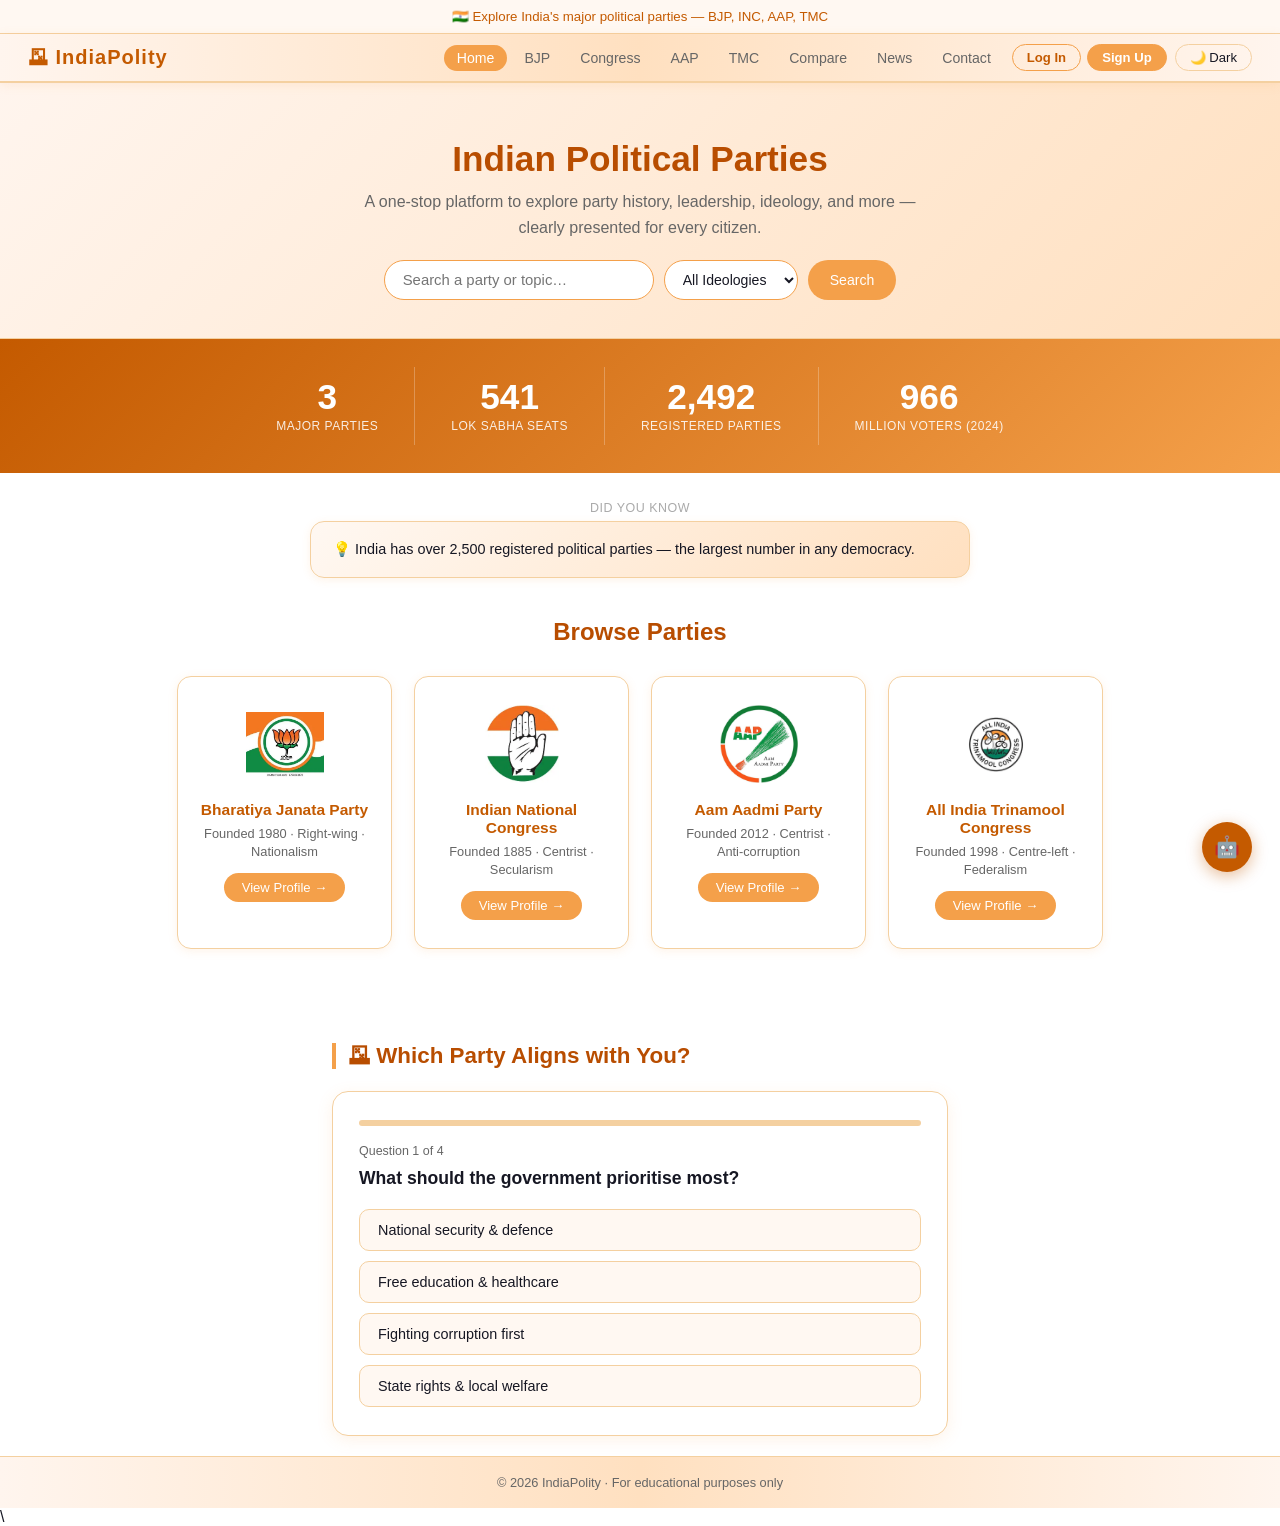
==== commit 53c276c2: "Updated homepage design" ====
--- a/index.html
+++ b/index.html
@@ -76,25 +76,25 @@
 
   <div class="cards-grid">
     <a class="party-card" href="bjp.html">
-      <img src="images/img1.jpg" alt="BJP Logo" />
+      <img src="img1.jpg" alt="BJP Logo" />
       <h3>Bharatiya Janata Party</h3>
       <p>Founded 1980 · Right-wing · Nationalism</p>
       <span class="btn-visit">View Profile →</span>
     </a>
     <a class="party-card" href="congress.html">
-      <img src="images/img2.jpg" alt="Congress Logo" />
+      <img src="img2.jpg" alt="Congress Logo" />
       <h3>Indian National Congress</h3>
       <p>Founded 1885 · Centrist · Secularism</p>
       <span class="btn-visit">View Profile →</span>
     </a>
     <a class="party-card" href="aap.html">
-      <img src="images/img3.jpg" alt="AAP Logo" />
+      <img src="img3.jpg" alt="AAP Logo" />
       <h3>Aam Aadmi Party</h3>
       <p>Founded 2012 · Centrist · Anti-corruption</p>
       <span class="btn-visit">View Profile →</span>
     </a>
     <a class="party-card" href="tmc.html">
-      <img src="images/img4.jpg" alt="TMC Logo" />
+      <img src="img4.jpg" alt="TMC Logo" />
       <h3>All India Trinamool Congress</h3>
       <p>Founded 1998 · Centre-left · Federalism</p>
       <span class="btn-visit">View Profile →</span>
@@ -128,3 +128,7 @@
   <script src="script.js"></script>
 </body>
 </html>
+
+
+\
+
